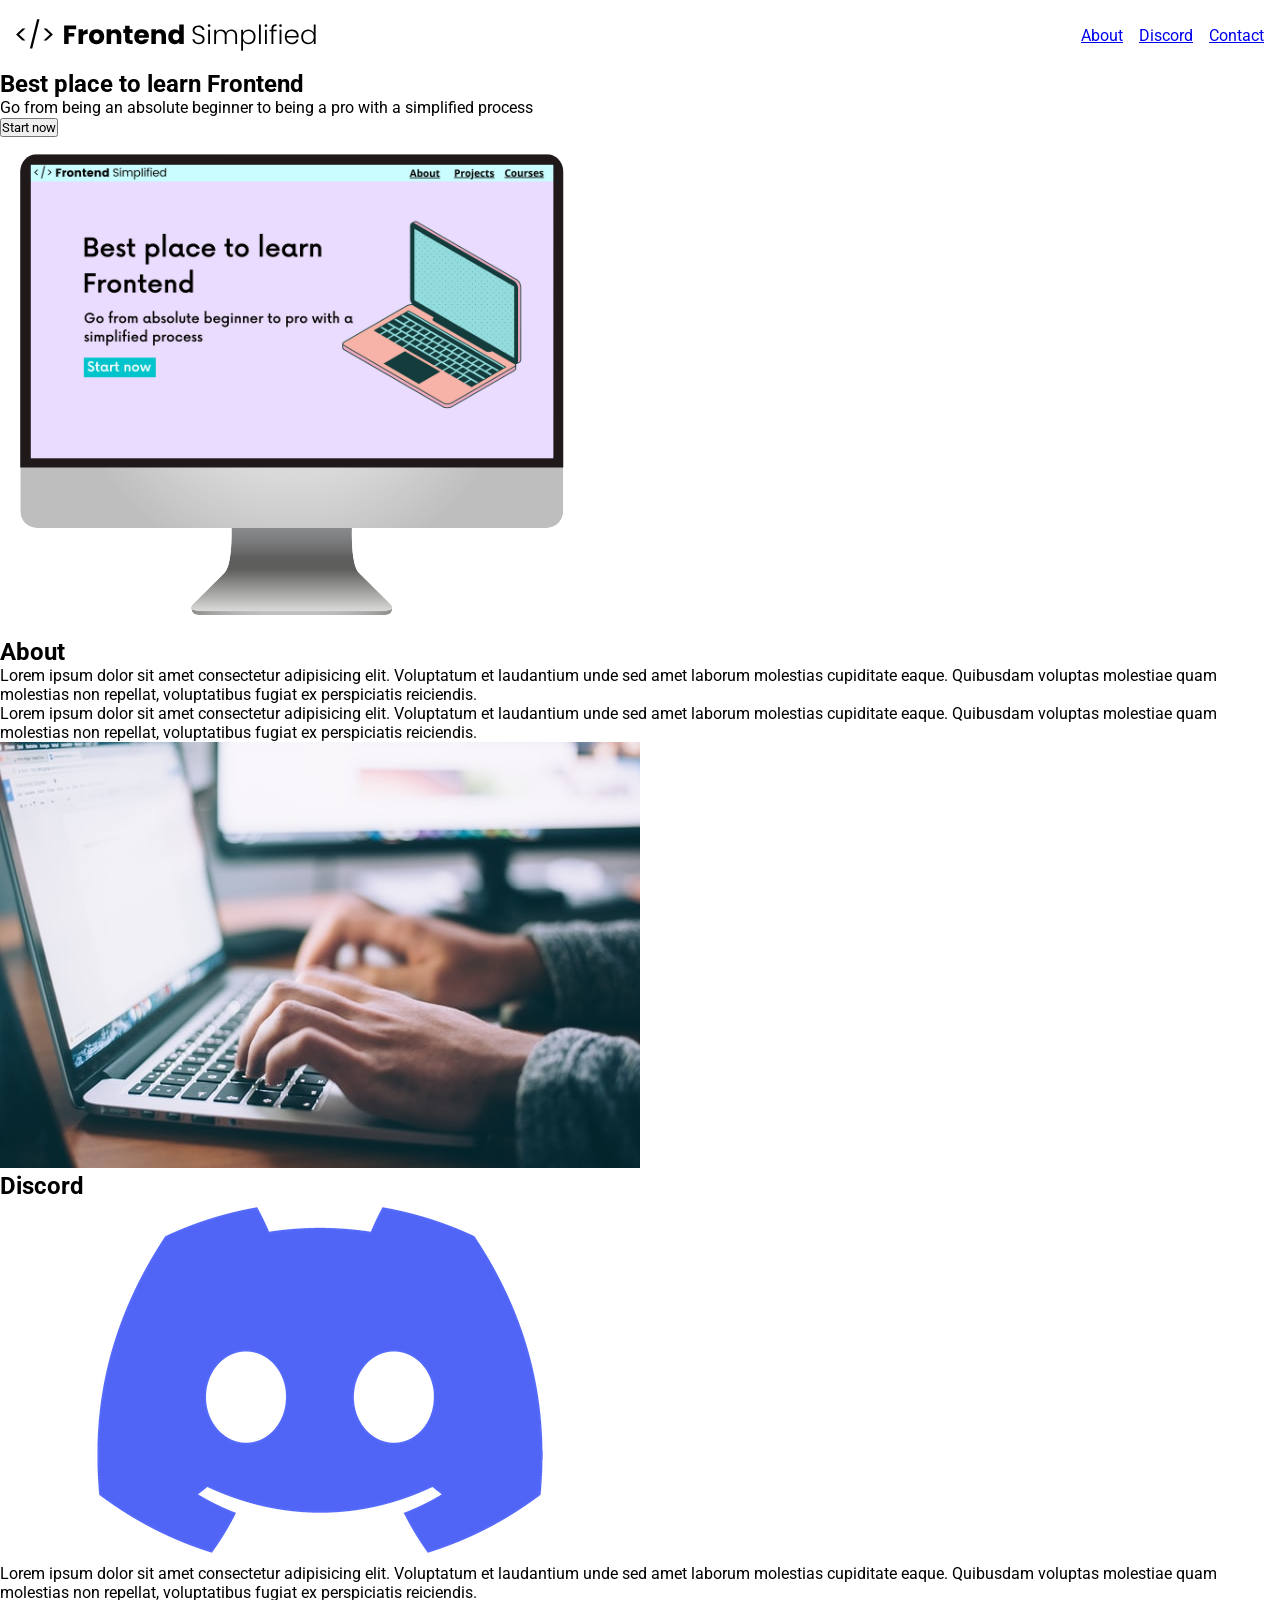
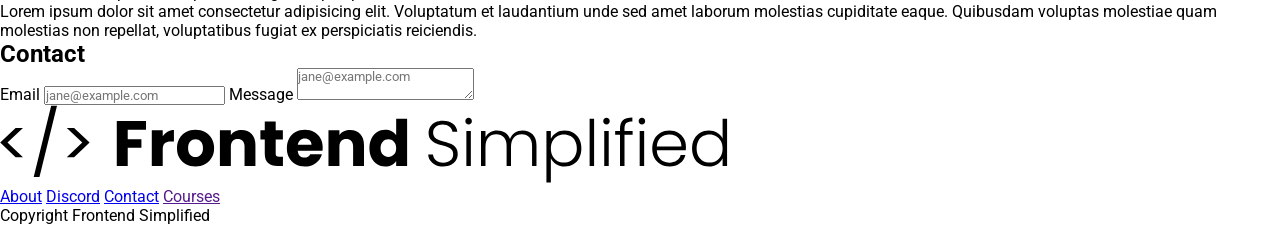
==== build and apply 2.2 index.html @ 6c1330ff "logo" ====
<!DOCTYPE html>
<html lang="en">
  <head>
    <meta charset="UTF-8" />
    <meta http-equiv="X-UA-Compatible" content="IE=edge" />
    <meta name="viewport" content="width=device-width, initial-scale=1.0" />
    <title>Document</title>
    <link rel="stylesheet" href="./HTML Practise Assets/style.css" />
  </head>

  <body>
    <section>
      <nav>
        <img src="./HTML Practise Assets/FES.svg" class="logo" alt="" />
        <ul>
          <li><a href="#about">About</a></li>
          <li><a href="#discord">Discord</a></li>
          <li><a href="#contact">Contact</a></li>
        </ul>
      </nav>
      <header>
        <div>
          <h1>Best place to learn Frontend</h1>
          <p>
            Go from being an absolute beginner to being a pro with a simplified
            process
          </p>
          <button>Start now</button>
        </div>
        <figure>
          <img src="HTML Practise Assets/laptop.png" alt="Home Page Image" />
        </figure>
      </header>
    </section>

    <main>
      <section id="About">
        <h2>About</h2>
        <div>
          <p>
            Lorem ipsum dolor sit amet consectetur adipisicing elit. Voluptatum
            et laudantium unde sed amet laborum molestias cupiditate eaque.
            Quibusdam voluptas molestiae quam molestias non repellat,
            voluptatibus fugiat ex perspiciatis reiciendis.
          </p>
          <p>
            Lorem ipsum dolor sit amet consectetur adipisicing elit. Voluptatum
            et laudantium unde sed amet laborum molestias cupiditate eaque.
            Quibusdam voluptas molestiae quam molestias non repellat,
            voluptatibus fugiat ex perspiciatis reiciendis.
          </p>
        </div>
        <figure>
          <img src="./HTML Practise Assets/about.jpg" alt="" />
        </figure>
      </section>

      <section id="discord">
        <h2>Discord</h2>
        <figure>
          <img src="./HTML Practise Assets/discord.png" alt="Discord" />
        </figure>
        <div>
          <p>
            Lorem ipsum dolor sit amet consectetur adipisicing elit. Voluptatum
            et laudantium unde sed amet laborum molestias cupiditate eaque.
            Quibusdam voluptas molestiae quam molestias non repellat,
            voluptatibus fugiat ex perspiciatis reiciendis.
          </p>
          <p>
            Lorem ipsum dolor sit amet consectetur adipisicing elit. Voluptatum
            et laudantium unde sed amet laborum molestias cupiditate eaque.
            Quibusdam voluptas molestiae quam molestias non repellat,
            voluptatibus fugiat ex perspiciatis reiciendis.
          </p>
        </div>
      </section>

      <section id="contact">
        <h2>Contact</h2>
        <form action="">
          <span>Email</span>
          <input type="text" placeholder="jane@example.com" />
          <span>Message</span>
          <textarea type="text" placeholder="jane@example.com"></textarea>
        </form>
      </section>
    </main>

    <footer>
      <img src="./HTML Practise Assets/FES.svg" alt="" />
      <div>
        <a href="#about">About</a>
        <a href="#discord">Discord</a>
        <a href="#contact">Contact</a>
        <a href="">Courses</a>
      </div>
      <p>Copyright Frontend Simplified</p>
    </footer>
  </body>
</html>
---- HTML Practise Assets/style.css ----
@import url('https://fonts.googleapis.com/css2?family=Roboto:ital,wght@0,100..900;1,100..900&display=swap');
*{
    padding: 0;
    margin: 0;
    box-sizing: border-box;
    font-family: "Roboto", sans-serif;
}

nav {
    height: 70px;
    display: flex;
    justify-content: space-between;
    align-items: center;
    padding: 0 16px;
}

.logo{
    width: 300px;
}

ul{
    display: flex;
}

li{
    list-style: none;
    padding-left: 16px;
}
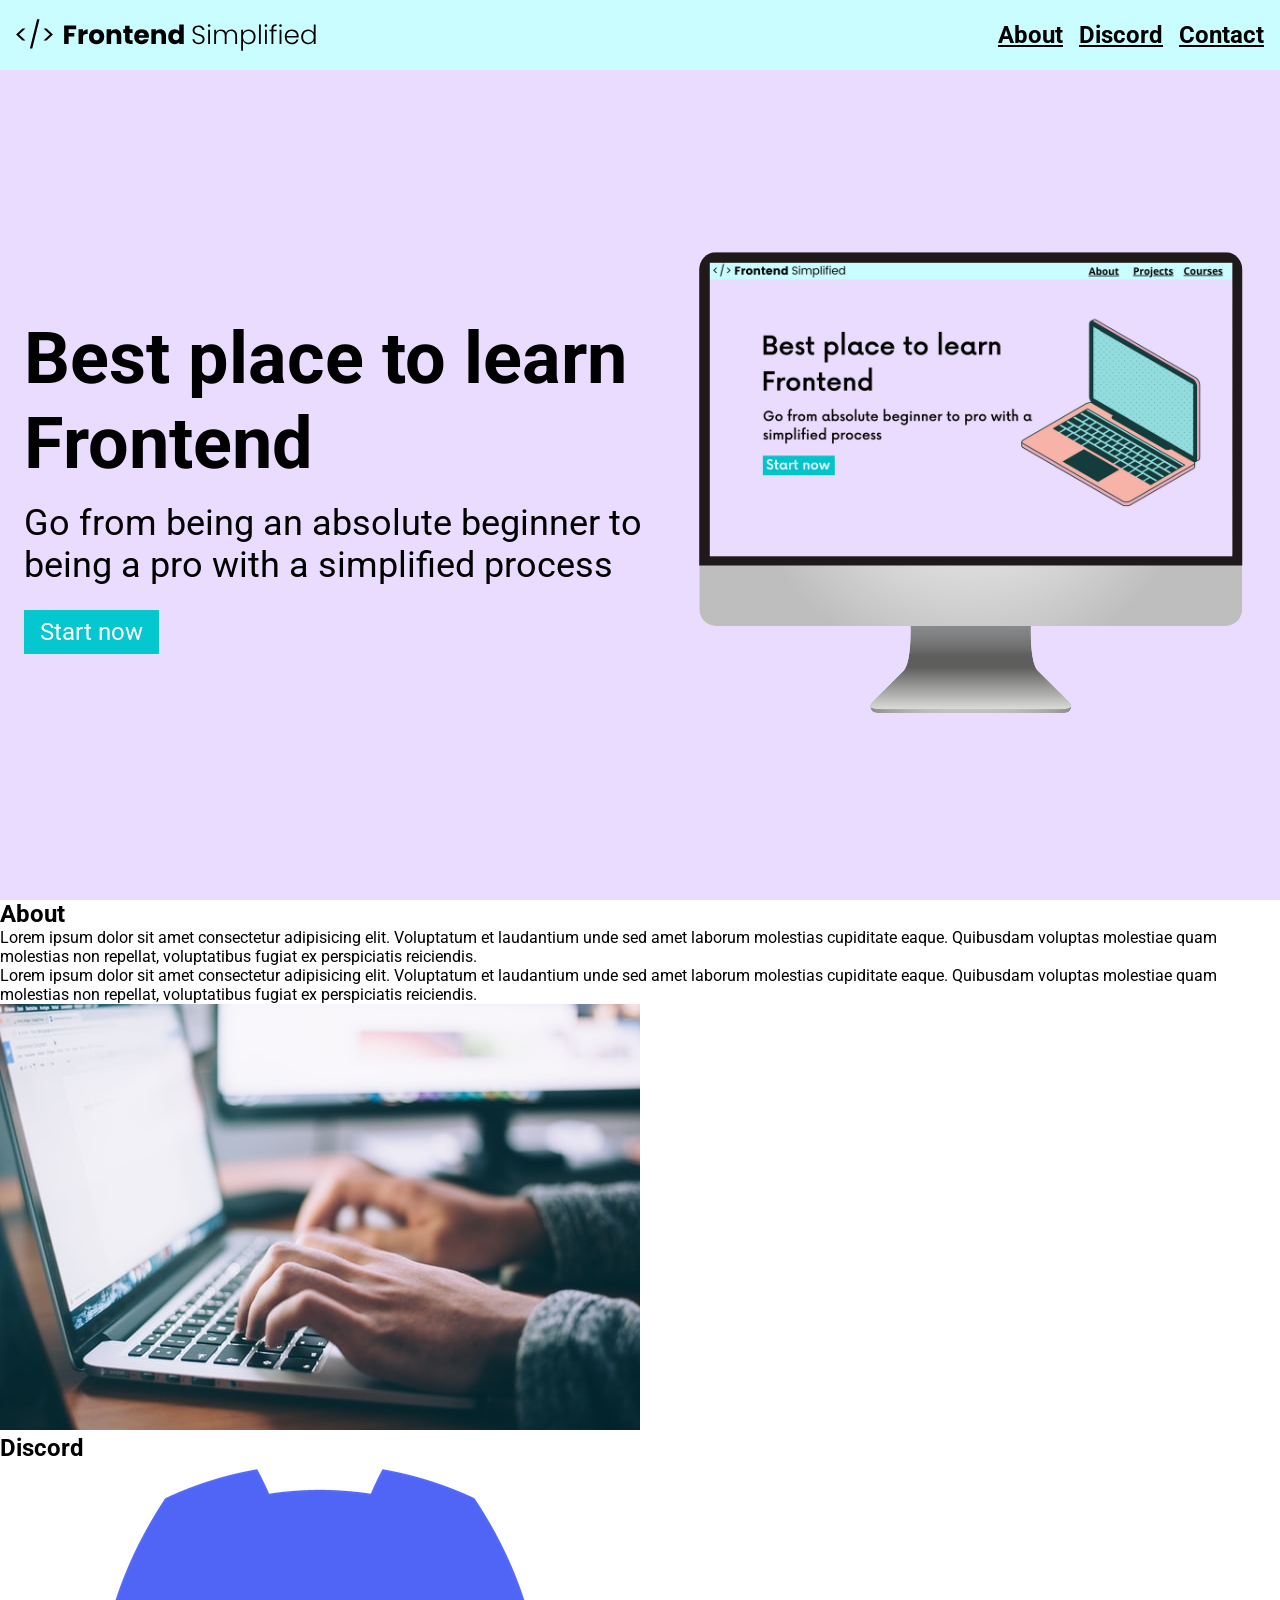
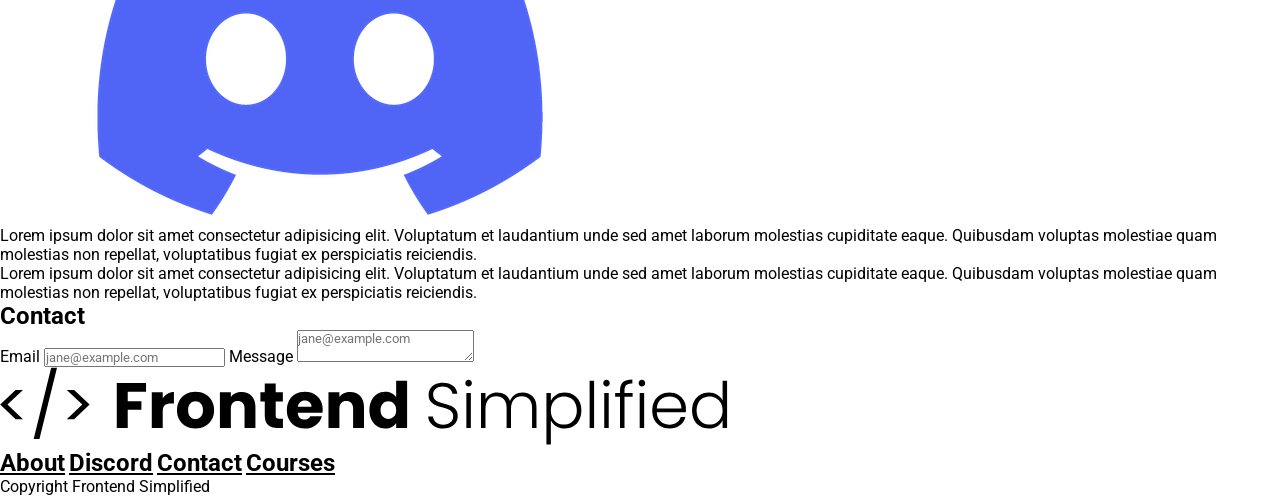
==== commit b133e91a: "row" ====
--- a/build and apply 2.2 index.html
+++ b/build and apply 2.2 index.html
@@ -19,17 +19,20 @@
         </ul>
       </nav>
       <header>
-        <div>
-          <h1>Best place to learn Frontend</h1>
-          <p>
-            Go from being an absolute beginner to being a pro with a simplified
-            process
-          </p>
-          <button>Start now</button>
+        <div class="row">
+
+          <div>
+            <h1>Best place to learn Frontend</h1>
+            <p class= "subheader">
+              Go from being an absolute beginner to being a pro with a simplified
+              process
+            </p>
+            <button>Start now</button>
+          </div>
+          <figure>
+            <img src="HTML Practise Assets/laptop.png" alt="Home Page Image" />
+          </figure>
         </div>
-        <figure>
-          <img src="HTML Practise Assets/laptop.png" alt="Home Page Image" />
-        </figure>
       </header>
     </section>
 
--- a/HTML Practise Assets/style.css
+++ b/HTML Practise Assets/style.css
@@ -12,6 +12,41 @@
     justify-content: space-between;
     align-items: center;
     padding: 0 16px;
+    background-color: #cafdff;
+}
+
+header {
+    background-color: #eadcff;
+    height: calc(100vh - 70px);
+    padding: 24px;
+    display: flex;
+    align-items: center;
+    justify-content: center;
+}
+
+h1 {
+    font-size: 72px;
+}
+
+.subheader {
+    font-size: 36px;
+    margin: 16px 0 24px 0;
+}
+
+button {
+    background-color: #05c7cf;
+    color: white;
+    border: none;
+    padding: 8px 16px;
+    font-size: 24px;
+    cursor: pointer;
+    
+}
+
+a {
+    color: #000;
+    font-size: 24px;
+    font-weight: 700;
 }
 
 .logo{
@@ -23,6 +58,14 @@
 }
 
 li{
-    list-style: none;
+    list-style-type: none;
     padding-left: 16px;
 }
+
+.row {
+    width: 100%;
+    max-width: 1300px;
+    display: flex;
+    align-items: center;
+    justify-content: center;
+}
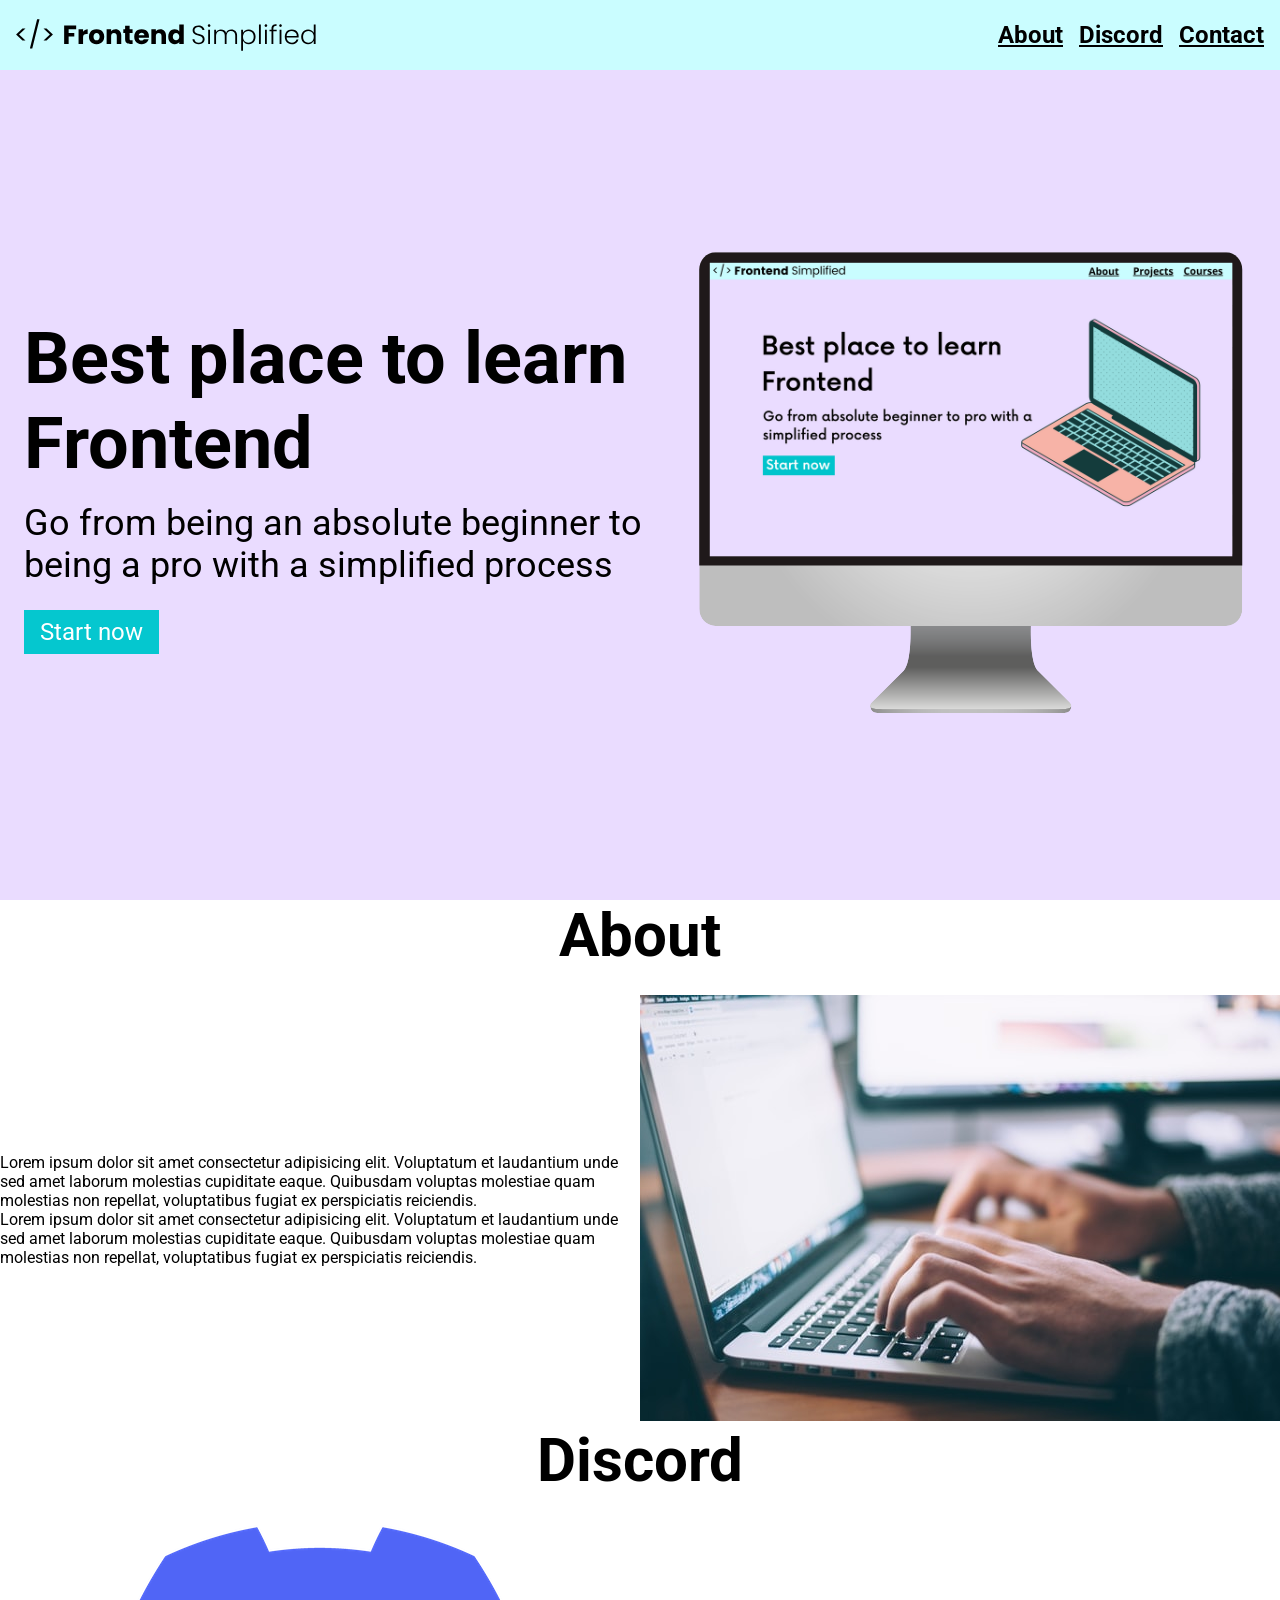
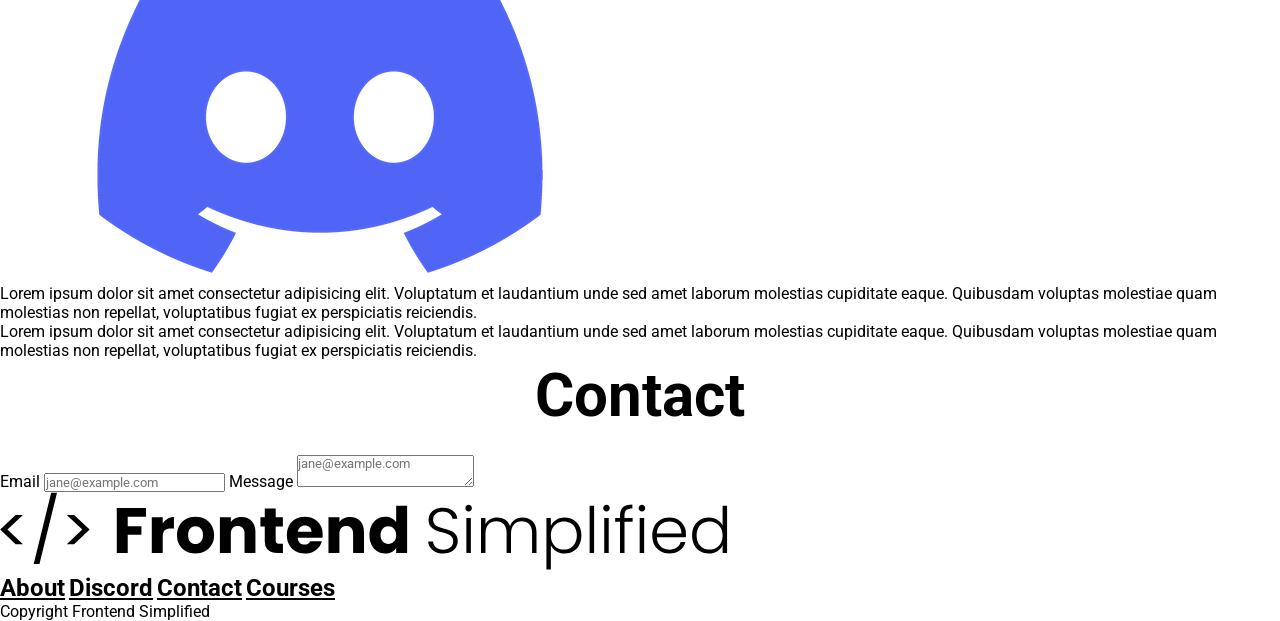
==== commit 6c8ce8ee: "about" ====
--- a/build and apply 2.2 index.html
+++ b/build and apply 2.2 index.html
@@ -39,23 +39,25 @@
     <main>
       <section id="About">
         <h2>About</h2>
-        <div>
-          <p>
-            Lorem ipsum dolor sit amet consectetur adipisicing elit. Voluptatum
-            et laudantium unde sed amet laborum molestias cupiditate eaque.
-            Quibusdam voluptas molestiae quam molestias non repellat,
-            voluptatibus fugiat ex perspiciatis reiciendis.
-          </p>
-          <p>
-            Lorem ipsum dolor sit amet consectetur adipisicing elit. Voluptatum
-            et laudantium unde sed amet laborum molestias cupiditate eaque.
-            Quibusdam voluptas molestiae quam molestias non repellat,
-            voluptatibus fugiat ex perspiciatis reiciendis.
-          </p>
+        <div class="section__description">
+          <div>
+            <p>
+              Lorem ipsum dolor sit amet consectetur adipisicing elit. Voluptatum
+              et laudantium unde sed amet laborum molestias cupiditate eaque.
+              Quibusdam voluptas molestiae quam molestias non repellat,
+              voluptatibus fugiat ex perspiciatis reiciendis.
+            </p>
+            <p>
+              Lorem ipsum dolor sit amet consectetur adipisicing elit. Voluptatum
+              et laudantium unde sed amet laborum molestias cupiditate eaque.
+              Quibusdam voluptas molestiae quam molestias non repellat,
+              voluptatibus fugiat ex perspiciatis reiciendis.
+            </p>
+          </div>
+          <figure>
+            <img src="./HTML Practise Assets/about.jpg" alt="" />
+          </figure class="about__image--wrapper">
         </div>
-        <figure>
-          <img src="./HTML Practise Assets/about.jpg" alt="" />
-        </figure>
       </section>
 
       <section id="discord">
--- a/HTML Practise Assets/style.css
+++ b/HTML Practise Assets/style.css
@@ -69,3 +69,30 @@
     align-items: center;
     justify-content: center;
 }
+
+/* 
+
+About 
+ 
+*/
+
+.about {
+    padding: 48px 0;
+}
+
+h2 {
+    font-size: 60px;
+    text-align: center;
+    margin-bottom: 24px;
+}
+
+.section__description {
+    display: flex;
+    justify-content: center;
+    align-items: center;
+}
+
+.about__image--wrapper {
+    width: 40%;
+}
+
